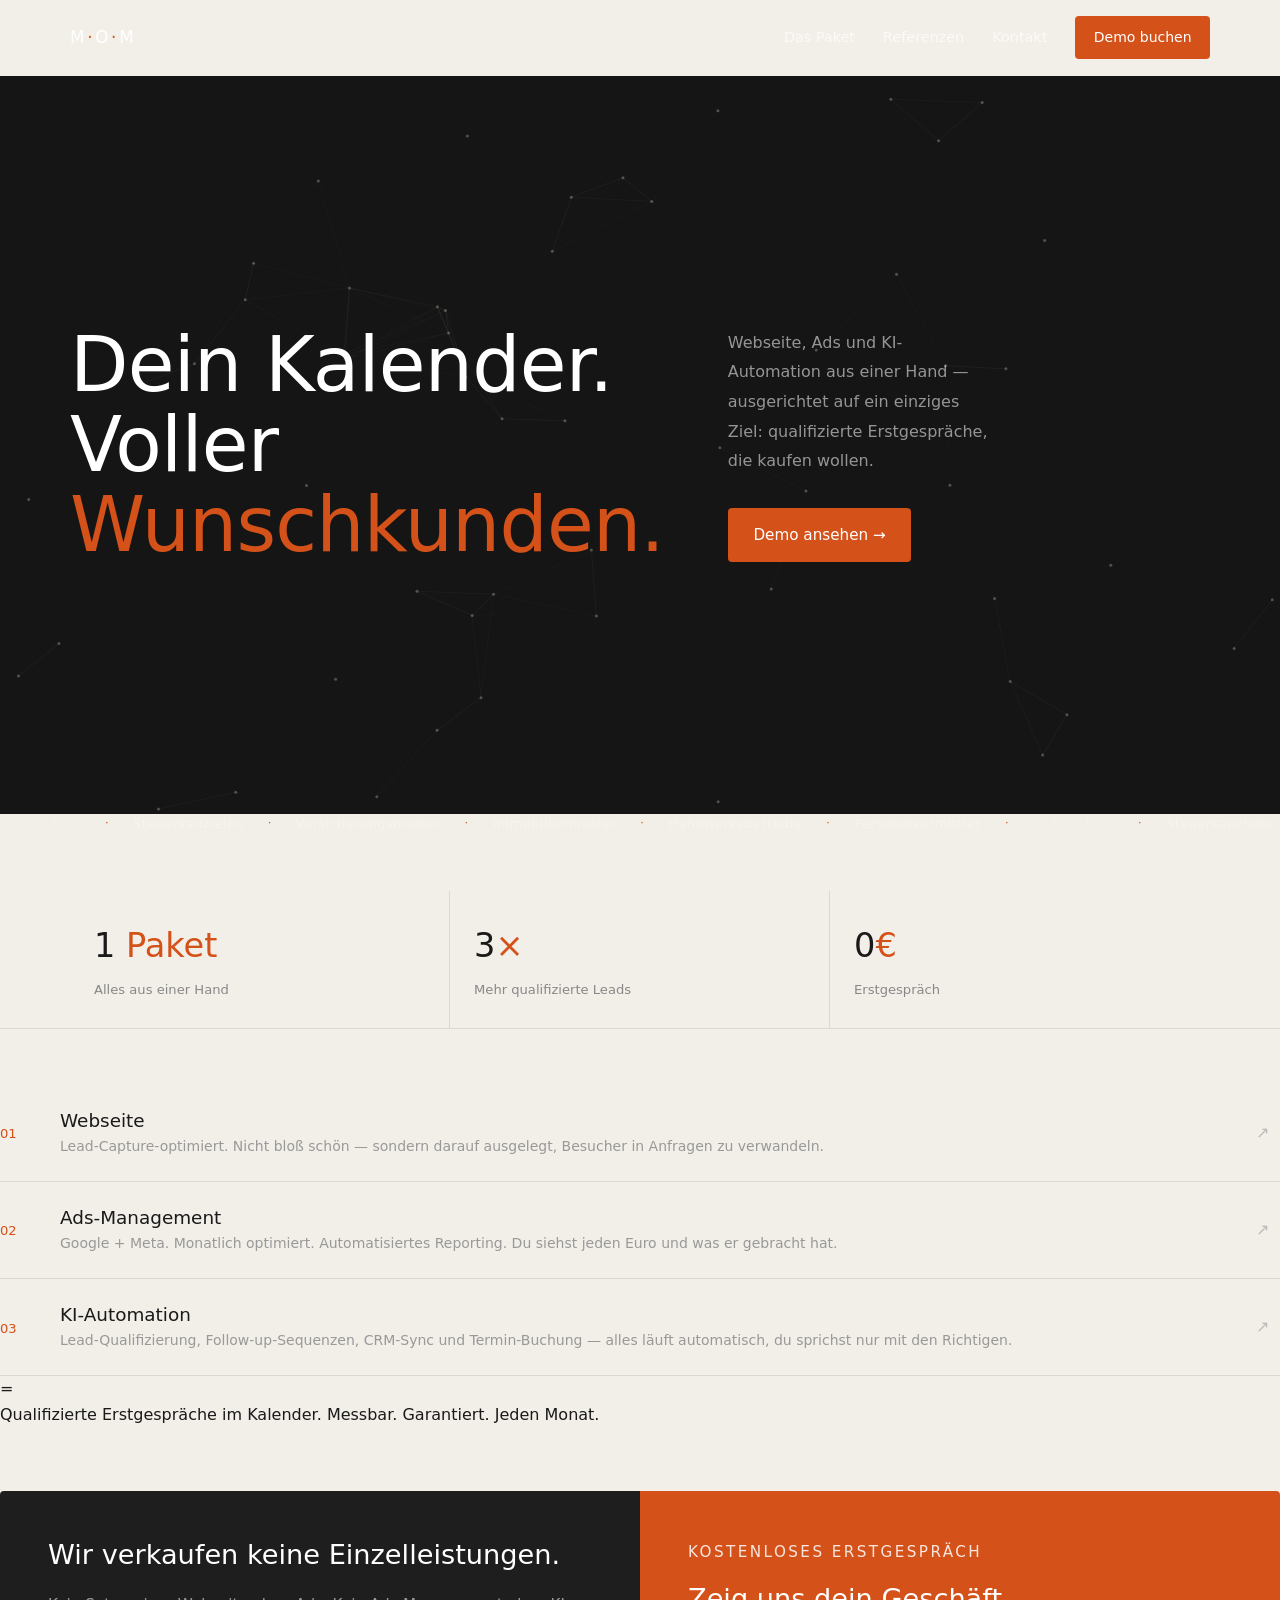
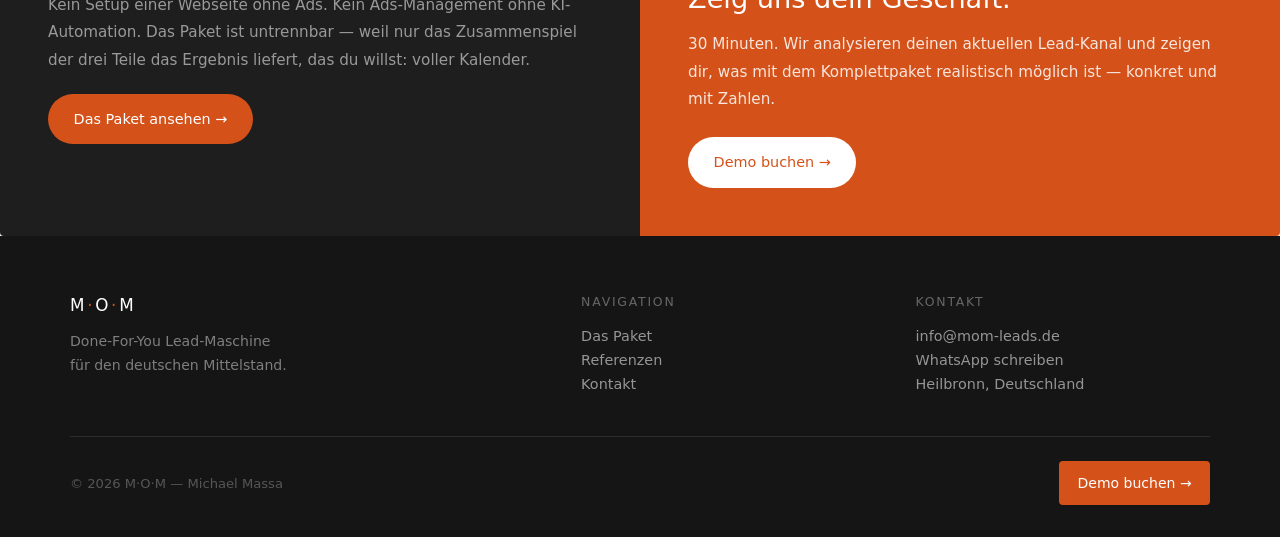
==== index.html @ 5c71f4cf "Redesign + info@mom-leads.de" ====
﻿<!DOCTYPE html>
<html lang="de">
<head>
  <meta charset="UTF-8">
  <meta name="viewport" content="width=device-width, initial-scale=1.0">
  <title>M·O·M — Qualifizierte Termine für den Mittelstand</title>
  <meta name="description" content="M·O·M baut die komplette Lead-Maschine: Webseite, Ads-Management und KI-Automation aus einer Hand — messbar in qualifizierten Erstgesprächen.">
  <meta property="og:title" content="M·O·M — Qualifizierte Termine für den Mittelstand">
  <meta property="og:description" content="Webseite + Google/Meta Ads + KI-Automation. Alles aus einer Hand. Ergebnis: qualifizierte Erstgespräche, jeden Monat, messbar.">
  <meta property="og:type" content="website">
  <meta property="og:locale" content="de_DE">
  <link rel="stylesheet" href="css/main.css">
  <link rel="stylesheet" href="css/index.css">
</head>
<body>
  <header>
    <div class="container nav-inner">
      <a href="index.html" class="brand">M<span class="dot">·</span>O<span class="dot">·</span>M</a>
      <nav class="nav-links" aria-label="Hauptnavigation">
        <a href="leistungen.html">Das Paket</a>
        <a href="projekte.html">Referenzen</a>
        <a href="kontakt.html">Kontakt</a>
        <a href="kontakt.html" class="nav-button">Demo buchen</a>
      </nav>
      <button class="hamburger" aria-label="Menü öffnen" aria-expanded="false">
        <span></span><span></span><span></span>
      </button>
    </div>
  </header>

  <main>
    <!-- Hero -->
    <section class="hero visible">
      <canvas class="hero-canvas" aria-hidden="true"></canvas>
      <div class="hero-content container">
        <div>
          <h1>Dein Kalender.<br>Voller<br><span class="accent">Wunschkunden.</span></h1>
        </div>
        <div class="hero-right">
          <p class="hero-copy">Webseite, Ads und KI-Automation aus einer Hand — ausgerichtet auf ein einziges Ziel: qualifizierte Erstgespräche, die kaufen wollen.</p>
          <a href="kontakt.html" class="hero-action">Demo ansehen →</a>
        </div>
      </div>
    </section>

    <!-- Branchen-Ticker -->
    <div class="ticker-wrap" aria-hidden="true">
      <div class="ticker-track">
        <span class="ticker-label">LEADS FÜR</span>
        <span class="ticker-sep">·</span>
        <span>Steuerkanzleien</span>
        <span class="ticker-sep">·</span>
        <span>Versicherungsmakler</span>
        <span class="ticker-sep">·</span>
        <span>Immobilienmakler</span>
        <span class="ticker-sep">·</span>
        <span>Handwerksbetriebe</span>
        <span class="ticker-sep">·</span>
        <span>Personalvermittler</span>
        <span class="ticker-sep">·</span>
        <span class="ticker-label">LEADS FÜR</span>
        <span class="ticker-sep">·</span>
        <span>Steuerkanzleien</span>
        <span class="ticker-sep">·</span>
        <span>Versicherungsmakler</span>
        <span class="ticker-sep">·</span>
        <span>Immobilienmakler</span>
        <span class="ticker-sep">·</span>
        <span>Handwerksbetriebe</span>
        <span class="ticker-sep">·</span>
        <span>Personalvermittler</span>
        <span class="ticker-sep">·</span>
      </div>
    </div>

    <!-- Stats -->
    <section class="stats fade-up">
      <div class="stats-inner container">
        <div class="stat">
          <p class="stat-value">1<span class="accent"> Paket</span></p>
          <p class="stat-label">Alles aus einer Hand</p>
        </div>
        <div class="stat">
          <p class="stat-value">3<span class="accent">×</span></p>
          <p class="stat-label">Mehr qualifizierte Leads</p>
        </div>
        <div class="stat">
          <p class="stat-value">0<span class="accent">€</span></p>
          <p class="stat-label">Erstgespräch</p>
        </div>
      </div>
    </section>

    <!-- Das Paket -->
    <section class="services fade-up" aria-label="Das Paket">
      <a href="leistungen.html#webseite" class="service-item">
        <span class="service-index" aria-hidden="true">01</span>
        <div class="service-content">
          <span class="service-title">Webseite</span>
          <span class="service-desc">Lead-Capture-optimiert. Nicht bloß schön — sondern darauf ausgelegt, Besucher in Anfragen zu verwandeln.</span>
        </div>
        <span class="service-arrow" aria-hidden="true">↗</span>
      </a>
      <a href="leistungen.html#ads" class="service-item">
        <span class="service-index" aria-hidden="true">02</span>
        <div class="service-content">
          <span class="service-title">Ads-Management</span>
          <span class="service-desc">Google + Meta. Monatlich optimiert. Automatisiertes Reporting. Du siehst jeden Euro und was er gebracht hat.</span>
        </div>
        <span class="service-arrow" aria-hidden="true">↗</span>
      </a>
      <a href="leistungen.html#automation" class="service-item">
        <span class="service-index" aria-hidden="true">03</span>
        <div class="service-content">
          <span class="service-title">KI-Automation</span>
          <span class="service-desc">Lead-Qualifizierung, Follow-up-Sequenzen, CRM-Sync und Termin-Buchung — alles läuft automatisch, du sprichst nur mit den Richtigen.</span>
        </div>
        <span class="service-arrow" aria-hidden="true">↗</span>
      </a>
      <div class="services-result">
        <span class="services-result-eq" aria-hidden="true">=</span>
        <div>
          <span class="services-result-title">Qualifizierte Erstgespräche im Kalender.</span>
          <span class="services-result-sub">Messbar. Garantiert. Jeden Monat.</span>
        </div>
      </div>
    </section>

    <!-- Über uns + CTA -->
    <section class="lower-grid fade-up" aria-label="Positionierung">
      <div class="about-block">
        <h2>Wir verkaufen keine Einzelleistungen.</h2>
        <p>Kein Setup einer Webseite ohne Ads. Kein Ads-Management ohne KI-Automation. Das Paket ist untrennbar — weil nur das Zusammenspiel der drei Teile das Ergebnis liefert, das du willst: voller Kalender.</p>
        <a href="leistungen.html" class="about-button pill-button">Das Paket ansehen →</a>
      </div>
      <div class="cta-panel">
        <p class="cta-eyebrow">Kostenloses Erstgespräch</p>
        <h2>Zeig uns dein Geschäft.</h2>
        <p>30 Minuten. Wir analysieren deinen aktuellen Lead-Kanal und zeigen dir, was mit dem Komplettpaket realistisch möglich ist — konkret und mit Zahlen.</p>
        <a href="kontakt.html" class="cta-button pill-button">Demo buchen →</a>
      </div>
    </section>
  </main>

  <footer class="site-footer fade-up">
    <div class="container">
      <div class="footer-grid">
        <div class="footer-brand">
          <a href="index.html" class="brand">M<span class="dot">·</span>O<span class="dot">·</span>M</a>
          <p>Done-For-You Lead-Maschine<br>für den deutschen Mittelstand.</p>
        </div>
        <div class="footer-col">
          <h4>Navigation</h4>
          <a href="leistungen.html">Das Paket</a>
          <a href="projekte.html">Referenzen</a>
          <a href="kontakt.html">Kontakt</a>
        </div>
        <div class="footer-col">
          <h4>Kontakt</h4>
          <a href="mailto:info@mom-leads.de">info@mom-leads.de</a>
          <!-- TODO: WhatsApp-Nummer vor Go-Live einsetzen (Format: 4917XXXXXXXXX) -->
          <a href="https://wa.me/TODO" target="_blank" rel="noopener noreferrer" data-todo="wa-nummer">WhatsApp schreiben</a>
          <p>Heilbronn, Deutschland</p>
        </div>
      </div>
      <div class="footer-bottom">
        <p>© 2026 M·O·M — Michael Massa</p>
        <a href="kontakt.html" class="footer-cta">Demo buchen →</a>
      </div>
    </div>
  </footer>

  <script src="js/main.js"></script>
</body>
</html>
---- css/main.css ----
:root {
  color-scheme: light;
  font-family: system-ui, -apple-system, BlinkMacSystemFont, "Segoe UI", sans-serif;
  font-weight: 500;
  color: #1A1A1A;
  background: #F2EEE8;
}

*, *::before, *::after {
  box-sizing: border-box;
  margin: 0;
  padding: 0;
}

html {
  scroll-behavior: smooth;
}

body {
  color: #1A1A1A;
  line-height: 1.6;
  background: #F2EEE8;
  min-height: 100vh;
  display: flex;
  flex-direction: column;
}

main {
  flex: 1;
}

a {
  color: inherit;
  text-decoration: none;
}

button {
  font-family: inherit;
  font-weight: 500;
  border: none;
  outline: none;
  cursor: pointer;
}

input, textarea, select {
  font-family: inherit;
  font-weight: 500;
}

.container {
  width: min(1140px, calc(100% - 3rem));
  margin: 0 auto;
}

/* ── Navigation ─────────────────────────────────────── */

header {
  position: sticky;
  top: 0;
  z-index: 100;
  background: transparent;
  border-bottom: 0.5px solid transparent;
  transition: backdrop-filter 0.35s ease, background 0.35s ease, border-color 0.35s ease;
}

header.scrolled {
  backdrop-filter: blur(14px);
  -webkit-backdrop-filter: blur(14px);
  background: rgba(242, 238, 232, 0.92);
  border-bottom-color: #C8C0B4;
}

.nav-inner {
  display: flex;
  align-items: center;
  justify-content: space-between;
  gap: 1rem;
  padding: 1rem 0;
}

.brand {
  font-size: 1.05rem;
  font-weight: 500;
  letter-spacing: 0.16em;
  display: inline-flex;
  align-items: center;
  color: #ffffff;
  text-decoration: none;
  transition: color 0.35s ease;
}

header.scrolled .brand {
  color: #1A1A1A;
}

.brand .dot {
  color: #D4521A;
}

.nav-links {
  display: flex;
  align-items: center;
  gap: 1.75rem;
}

.nav-links a {
  color: rgba(255, 255, 255, 0.72);
  font-size: 0.9rem;
  font-weight: 500;
  transition: color 0.2s ease;
}

.nav-links a:hover {
  color: #ffffff;
}

.nav-links a.active {
  color: #ffffff;
}

header.scrolled .nav-links a:not(.nav-button) {
  color: #666;
}

header.scrolled .nav-links a:not(.nav-button):hover {
  color: #1A1A1A;
}

header.scrolled .nav-links a.active:not(.nav-button) {
  color: #1A1A1A;
}

.nav-button {
  background: #D4521A !important;
  color: #ffffff !important;
  border-radius: 4px !important;
  padding: 0.65rem 1.15rem !important;
  font-size: 0.875rem !important;
  font-weight: 500 !important;
  display: inline-block !important;
  transition: opacity 0.2s ease !important;
}

.nav-button:hover {
  opacity: 0.85 !important;
  color: #ffffff !important;
}

/* Hamburger */
.hamburger {
  display: none;
  flex-direction: column;
  gap: 5px;
  cursor: pointer;
  padding: 4px;
  background: none;
  border: none;
}

.hamburger span {
  display: block;
  width: 22px;
  height: 1.5px;
  background: #ffffff;
  border-radius: 2px;
  transition: background 0.35s ease;
}

header.scrolled .hamburger span {
  background: #1A1A1A;
}

/* ── Fade-up animation ──────────────────────────────── */

.fade-up {
  opacity: 0;
  transform: translateY(18px);
  transition: opacity 0.65s ease, transform 0.65s ease;
}

.fade-up.visible {
  opacity: 1;
  transform: translateY(0);
}

/* ── Shared page hero ───────────────────────────────── */

.page-hero {
  display: grid;
  grid-template-columns: 1fr 1fr;
  gap: 3rem;
  align-items: center;
  min-height: 38vh;
  padding: 4rem 0 3rem;
}

.page-hero h1 {
  margin: 0;
  font-size: 40px;
  font-weight: 500;
  line-height: 1.15;
}

.eyebrow {
  text-transform: uppercase;
  letter-spacing: 0.18em;
  color: #D4521A;
  margin: 0 0 0.9rem;
  font-size: 0.78rem;
  font-weight: 500;
}

.page-copy {
  color: #666;
  font-size: 1rem;
  line-height: 1.85;
  margin: 0;
}

/* ── Footer ─────────────────────────────────────────── */

.site-footer {
  background: #151515;
  border-top: none;
  padding: 3.5rem 0 2rem;
  margin-top: 0;
}

.footer-grid {
  display: grid;
  grid-template-columns: 1.6fr 1fr 1fr;
  gap: 2.5rem;
  padding-bottom: 2.5rem;
  border-bottom: 0.5px solid rgba(255, 255, 255, 0.1);
  margin-bottom: 1.5rem;
}

.footer-brand {
  display: flex;
  flex-direction: column;
  gap: 0.75rem;
}

.footer-brand .brand {
  color: #ffffff;
}

.footer-brand p {
  color: rgba(255, 255, 255, 0.45);
  font-size: 0.88rem;
  line-height: 1.7;
}

.footer-col h4 {
  font-size: 0.78rem;
  font-weight: 500;
  text-transform: uppercase;
  letter-spacing: 0.14em;
  color: rgba(255, 255, 255, 0.35);
  margin-bottom: 0.85rem;
}

.footer-col a,
.footer-col p {
  display: block;
  color: rgba(255, 255, 255, 0.55);
  font-size: 0.9rem;
  line-height: 1.65;
  transition: color 0.2s ease;
}

.footer-col a:hover {
  color: #ffffff;
}

.footer-bottom {
  display: flex;
  align-items: center;
  justify-content: space-between;
  gap: 1rem;
  flex-wrap: wrap;
}

.footer-bottom > p {
  color: rgba(255, 255, 255, 0.28);
  font-size: 0.82rem;
}

.footer-cta {
  background: #D4521A !important;
  color: #ffffff !important;
  border-radius: 4px !important;
  padding: 0.65rem 1.15rem !important;
  font-size: 0.875rem !important;
  font-weight: 500 !important;
  display: inline-block !important;
  transition: opacity 0.2s ease !important;
}

.footer-cta:hover {
  opacity: 0.85 !important;
}

/* ── Mobile ─────────────────────────────────────────── */

@media (max-width: 768px) {
  .hamburger {
    display: flex;
  }

  .nav-links {
    display: none;
    position: fixed;
    top: 0;
    left: 0;
    right: 0;
    bottom: 0;
    background: #151515;
    flex-direction: column;
    align-items: center;
    justify-content: center;
    gap: 1.75rem;
    z-index: 99;
  }

  .nav-links.open {
    display: flex;
  }

  .nav-links a:not(.nav-button) {
    font-size: 1.35rem;
    color: rgba(255, 255, 255, 0.75) !important;
  }

  .nav-links a:not(.nav-button):hover {
    color: #ffffff !important;
  }

  .footer-grid {
    grid-template-columns: 1fr;
    gap: 2rem;
  }
}
---- css/index.css ----
/* ── Hero ─────────────────────────────────────────────── */

.hero {
  position: relative;
  min-height: 82vh;
  padding: 5rem 0;
  overflow: hidden;
  display: flex;
  align-items: center;
  background: #151515;
}

.hero-canvas {
  position: absolute;
  inset: 0;
  width: 100%;
  height: 100%;
  z-index: 0;
  pointer-events: none;
}

.hero-content {
  position: relative;
  z-index: 1;
  display: grid;
  grid-template-columns: 1fr 1fr;
  gap: 4rem;
  align-items: center;
}

.hero h1 {
  margin: 0;
  font-size: 76px;
  font-weight: 500;
  line-height: 1.05;
  letter-spacing: -0.01em;
  color: #ffffff;
}

.hero h1 .accent {
  color: #D4521A;
}

.hero-right {
  display: flex;
  flex-direction: column;
  gap: 0;
}

.hero-copy {
  color: rgba(255, 255, 255, 0.55);
  font-size: 1rem;
  line-height: 1.85;
  max-width: 260px;
  margin: 0 0 2rem;
}

.hero-action {
  background: #D4521A !important;
  color: #ffffff !important;
  border-radius: 4px !important;
  padding: 0.95rem 1.6rem !important;
  font-size: 0.95rem !important;
  font-weight: 500 !important;
  display: inline-block !important;
  align-self: flex-start !important;
  transition: opacity 0.2s ease !important;
}

.hero-action:hover {
  opacity: 0.85 !important;
}

/* ── Ticker / Marquee ─────────────────────────────────── */

.ticker {
  background: #1E1E1E;
  border-top: 0.5px solid rgba(255, 255, 255, 0.06);
  border-bottom: 0.5px solid rgba(255, 255, 255, 0.06);
  overflow: hidden;
  padding: 0.75rem 0;
}

.ticker-track {
  display: flex;
  gap: 1.5rem;
  animation: ticker-scroll 28s linear infinite;
}

.ticker-track span {
  font-size: 0.8rem;
  font-weight: 500;
  letter-spacing: 0.04em;
  color: rgba(255, 255, 255, 0.35);
  white-space: nowrap;
}

.ticker-label {
  text-transform: uppercase;
  letter-spacing: 0.16em !important;
  font-size: 0.72rem !important;
  color: rgba(255, 255, 255, 0.2) !important;
}

.ticker-sep {
  color: #D4521A !important;
  font-size: 0.7rem !important;
}

@keyframes ticker-scroll {
  from { transform: translateX(0); }
  to   { transform: translateX(-50%); }
}

/* ── Stats ────────────────────────────────────────────── */

.stats {
  border-top: none;
  border-bottom: 0.5px solid #DDD7CF;
  margin: 0 0 3.5rem;
  background: #F2EEE8;
  padding-top: 3.5rem;
}

.stats-inner {
  display: grid;
  grid-template-columns: repeat(3, 1fr);
}

.stat {
  padding: 1.75rem 1.5rem;
  display: flex;
  flex-direction: column;
  gap: 0.4rem;
}

.stat:not(:last-child) {
  border-right: 0.5px solid #DDD7CF;
}

.stat-value {
  font-size: 2.1rem;
  font-weight: 500;
  margin: 0;
  color: #1A1A1A;
}

.stat-value .accent {
  color: #D4521A;
}

.stat-label {
  font-size: 0.82rem;
  color: #888;
  margin: 0;
}

/* ── Services ─────────────────────────────────────────── */

.services {
  margin: 0 0 4rem;
}

.services-header {
  display: flex;
  align-items: baseline;
  justify-content: space-between;
  margin-bottom: 1.5rem;
  gap: 2rem;
}

.services-header h2 {
  font-size: 1.5rem;
  font-weight: 500;
  color: #1A1A1A;
}

.services-header p {
  color: #888;
  font-size: 0.9rem;
  max-width: 320px;
  text-align: right;
}

.services-list {
  border-top: 0.5px solid #DDD7CF;
}

.service-item {
  display: grid;
  grid-template-columns: 2.5rem 1fr 1.5rem;
  gap: 1.25rem;
  align-items: center;
  padding: 1.5rem 0;
  color: inherit;
  border-bottom: 0.5px solid #DDD7CF;
  transition: background 0.2s ease, transform 0.2s ease;
  cursor: pointer;
}

.service-item:last-child {
  border-bottom: none;
}

.service-item:hover {
  background: rgba(212, 82, 26, 0.04);
  transform: translateX(5px);
}

.service-item:hover .service-arrow {
  color: #D4521A;
}

.service-index {
  font-size: 0.82rem;
  color: #D4521A;
  font-weight: 500;
  padding-top: 2px;
}

.service-content {
  display: flex;
  flex-direction: column;
  gap: 0.2rem;
}

.service-title {
  font-size: 1.15rem;
  font-weight: 500;
  color: #1A1A1A;
  line-height: 1.3;
}

.service-desc {
  font-size: 0.875rem;
  color: #999;
  line-height: 1.5;
}

.service-arrow {
  font-size: 1rem;
  color: #bbb;
  transition: color 0.2s ease;
}

/* ── Lower Grid ───────────────────────────────────────── */

.lower-grid {
  display: grid;
  grid-template-columns: 1fr 1fr;
  margin: 0 0 0;
}

.about-block {
  padding: 3rem;
  background: #1E1E1E;
  border: none;
  border-radius: 4px 0 0 4px;
  display: flex;
  flex-direction: column;
  gap: 1.25rem;
}

.about-block h2 {
  font-size: 1.7rem;
  font-weight: 500;
  line-height: 1.2;
  margin: 0;
  color: #ffffff;
}

.about-block p {
  color: rgba(255, 255, 255, 0.55);
  line-height: 1.8;
  font-size: 0.95rem;
  margin: 0;
}

.about-button {
  background: #D4521A !important;
  color: #ffffff !important;
  border-radius: 999px !important;
  padding: 0.85rem 1.6rem !important;
  font-size: 0.9rem !important;
  font-weight: 500 !important;
  display: inline-block !important;
  align-self: flex-start;
  transition: opacity 0.2s ease !important;
}

.about-button:hover {
  opacity: 0.85 !important;
  color: #ffffff !important;
}

.cta-panel {
  background: #D4521A;
  color: #ffffff;
  padding: 3rem;
  border-radius: 0 4px 4px 0;
  display: flex;
  flex-direction: column;
  gap: 1rem;
}

.cta-eyebrow {
  text-transform: uppercase;
  letter-spacing: 0.16em;
  font-size: 0.72rem;
  color: rgba(255, 255, 255, 0.65);
  margin: 0;
}

.cta-panel h2 {
  font-size: 1.7rem;
  font-weight: 500;
  line-height: 1.2;
  margin: 0;
  color: #ffffff;
}

.cta-panel p {
  color: rgba(255, 255, 255, 0.85);
  line-height: 1.8;
  font-size: 0.95rem;
  margin: 0;
}

.cta-button {
  background: #ffffff !important;
  color: #D4521A !important;
  border-radius: 999px !important;
  padding: 0.85rem 1.6rem !important;
  font-size: 0.9rem !important;
  font-weight: 500 !important;
  display: inline-block !important;
  align-self: flex-start;
  transition: opacity 0.2s ease !important;
  margin-top: 0.5rem;
}

.cta-button:hover {
  opacity: 0.9 !important;
  color: #D4521A !important;
}

/* ── Responsive ───────────────────────────────────────── */

@media (max-width: 960px) {
  .hero-content {
    grid-template-columns: 1fr;
    gap: 2.5rem;
  }

  .hero h1 {
    font-size: 52px;
  }

  .hero-copy {
    max-width: 100%;
  }

  .lower-grid {
    grid-template-columns: 1fr;
  }

  .about-block {
    border-radius: 4px 4px 0 0;
  }

  .cta-panel {
    border-radius: 0 0 4px 4px;
  }

  .stats-inner {
    grid-template-columns: 1fr;
  }

  .stat:not(:last-child) {
    border-right: none;
    border-bottom: 0.5px solid #DDD7CF;
  }
}

@media (max-width: 620px) {
  .hero {
    min-height: 70vh;
    padding: 3.5rem 0;
  }

  .hero h1 {
    font-size: 44px;
  }

  .services-header {
    flex-direction: column;
    gap: 0.5rem;
  }

  .services-header p {
    text-align: left;
    max-width: 100%;
  }
}
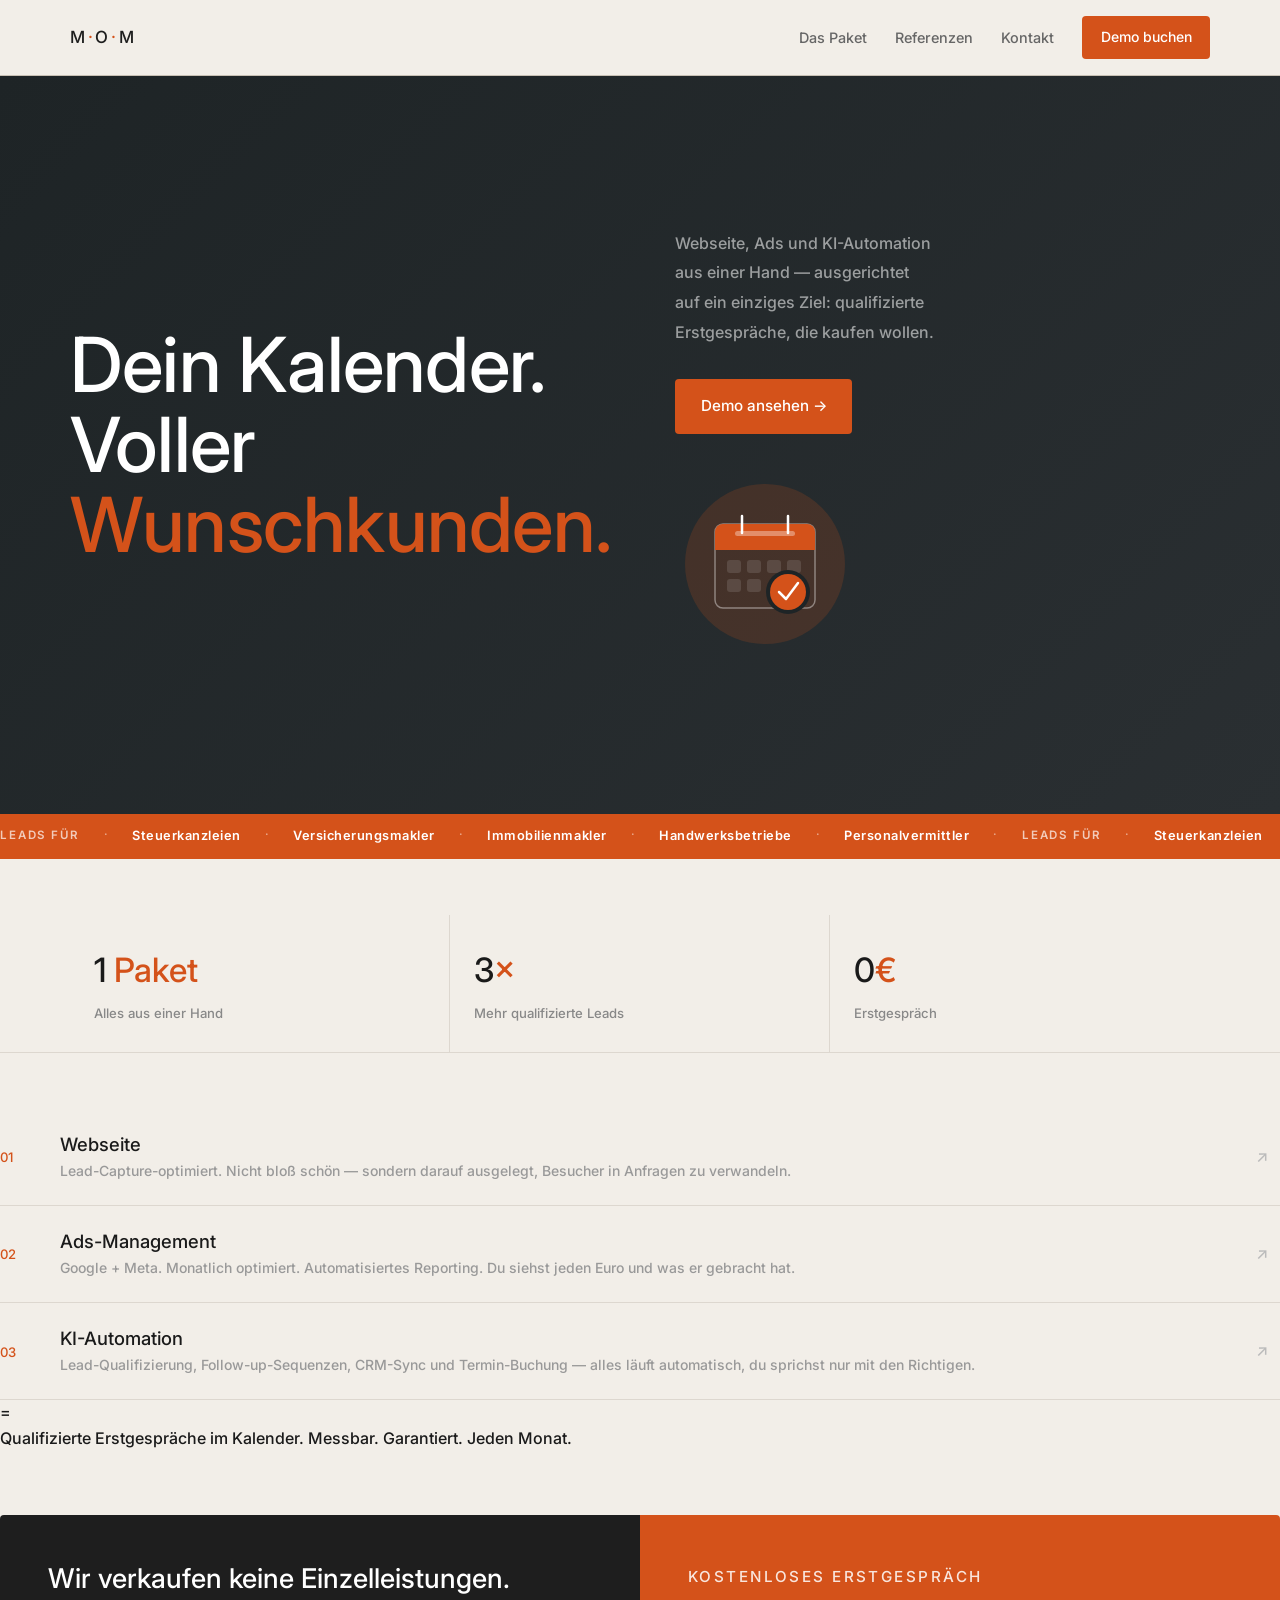
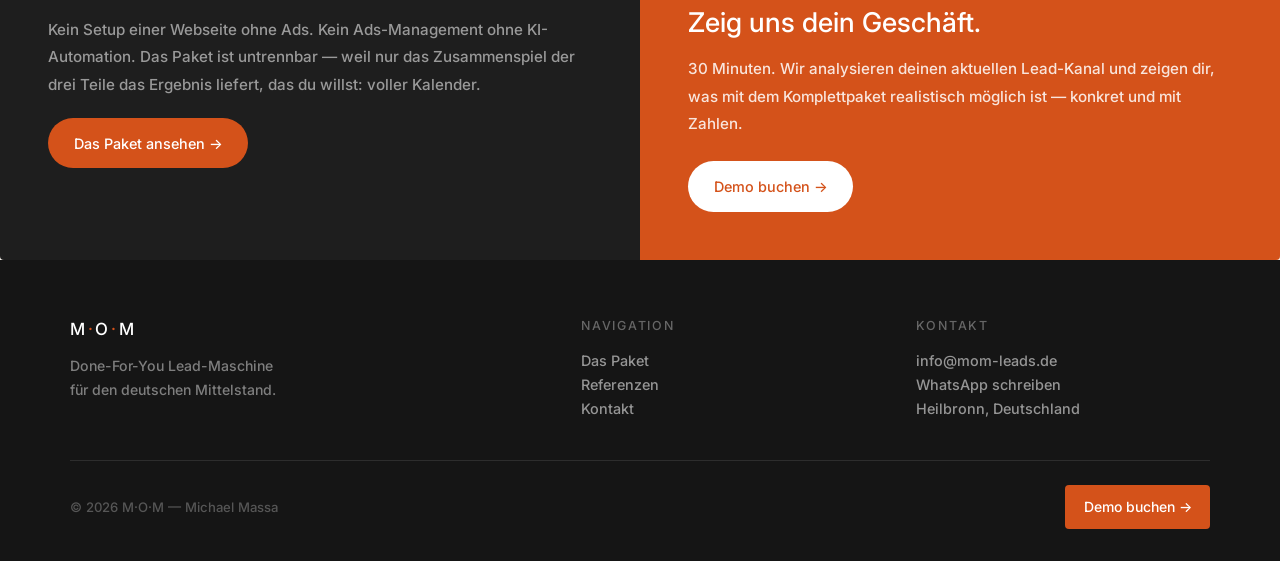
==== commit 0fc8ee01: "redesign: logo fix, kein sternenbild, inter, ticker fix" ====
--- a/index.html
+++ b/index.html
@@ -9,6 +9,7 @@
   <meta property="og:description" content="Webseite + Google/Meta Ads + KI-Automation. Alles aus einer Hand. Ergebnis: qualifizierte Erstgespräche, jeden Monat, messbar.">
   <meta property="og:type" content="website">
   <meta property="og:locale" content="de_DE">
+  <link href="https://fonts.googleapis.com/css2?family=Inter:wght@400;500;600;700;800&display=swap" rel="stylesheet">
   <link rel="stylesheet" href="css/main.css">
   <link rel="stylesheet" href="css/index.css">
 </head>
@@ -31,7 +32,6 @@
   <main>
     <!-- Hero -->
     <section class="hero visible">
-      <canvas class="hero-canvas" aria-hidden="true"></canvas>
       <div class="hero-content container">
         <div>
           <h1>Dein Kalender.<br>Voller<br><span class="accent">Wunschkunden.</span></h1>
@@ -39,6 +39,26 @@
         <div class="hero-right">
           <p class="hero-copy">Webseite, Ads und KI-Automation aus einer Hand — ausgerichtet auf ein einziges Ziel: qualifizierte Erstgespräche, die kaufen wollen.</p>
           <a href="kontakt.html" class="hero-action">Demo ansehen →</a>
+          <div class="hero-visual">
+            <svg width="180" height="180" viewBox="0 0 180 180" fill="none" xmlns="http://www.w3.org/2000/svg" aria-hidden="true">
+              <circle cx="90" cy="90" r="80" fill="#D4521A" fill-opacity="0.18"/>
+              <rect x="40" y="50" width="100" height="84" rx="8" stroke="rgba(255,255,255,0.4)" stroke-width="1.5"/>
+              <rect x="40" y="50" width="100" height="26" rx="8" fill="#D4521A"/>
+              <rect x="40" y="64" width="100" height="12" fill="#D4521A"/>
+              <line x1="67" y1="42" x2="67" y2="59" stroke="white" stroke-width="2.5" stroke-linecap="round"/>
+              <line x1="113" y1="42" x2="113" y2="59" stroke="white" stroke-width="2.5" stroke-linecap="round"/>
+              <rect x="60" y="57" width="60" height="5" rx="2.5" fill="rgba(255,255,255,0.35)"/>
+              <rect x="52" y="86" width="14" height="13" rx="3" fill="rgba(255,255,255,0.12)"/>
+              <rect x="72" y="86" width="14" height="13" rx="3" fill="rgba(255,255,255,0.12)"/>
+              <rect x="92" y="86" width="14" height="13" rx="3" fill="rgba(255,255,255,0.12)"/>
+              <rect x="112" y="86" width="14" height="13" rx="3" fill="rgba(255,255,255,0.12)"/>
+              <rect x="52" y="105" width="14" height="13" rx="3" fill="rgba(255,255,255,0.12)"/>
+              <rect x="72" y="105" width="14" height="13" rx="3" fill="rgba(255,255,255,0.12)"/>
+              <circle cx="113" cy="118" r="22" fill="#1E2426"/>
+              <circle cx="113" cy="118" r="18" fill="#D4521A"/>
+              <path d="M104 118 L111 125 L123 109" stroke="white" stroke-width="2.5" stroke-linecap="round" stroke-linejoin="round"/>
+            </svg>
+          </div>
         </div>
       </div>
     </section>
--- a/css/main.css
+++ b/css/main.css
@@ -1,6 +1,6 @@
 :root {
   color-scheme: light;
-  font-family: system-ui, -apple-system, BlinkMacSystemFont, "Segoe UI", sans-serif;
+  font-family: 'Inter', system-ui, -apple-system, sans-serif;
   font-weight: 500;
   color: #1A1A1A;
   background: #F2EEE8;
@@ -58,16 +58,15 @@
   position: sticky;
   top: 0;
   z-index: 100;
-  background: transparent;
-  border-bottom: 0.5px solid transparent;
-  transition: backdrop-filter 0.35s ease, background 0.35s ease, border-color 0.35s ease;
+  background: #F2EEE8;
+  border-bottom: 0.5px solid #C8C0B4;
+  transition: backdrop-filter 0.35s ease, background 0.35s ease;
 }
 
 header.scrolled {
   backdrop-filter: blur(14px);
   -webkit-backdrop-filter: blur(14px);
-  background: rgba(242, 238, 232, 0.92);
-  border-bottom-color: #C8C0B4;
+  background: rgba(242, 238, 232, 0.96);
 }
 
 .nav-inner {
@@ -84,15 +83,11 @@
   letter-spacing: 0.16em;
   display: inline-flex;
   align-items: center;
-  color: #ffffff;
+  color: #1E1E1E;
   text-decoration: none;
   transition: color 0.35s ease;
 }
 
-header.scrolled .brand {
-  color: #1A1A1A;
-}
-
 .brand .dot {
   color: #D4521A;
 }
@@ -104,29 +99,17 @@
 }
 
 .nav-links a {
-  color: rgba(255, 255, 255, 0.72);
+  color: #666;
   font-size: 0.9rem;
   font-weight: 500;
   transition: color 0.2s ease;
 }
 
 .nav-links a:hover {
-  color: #ffffff;
+  color: #1A1A1A;
 }
 
 .nav-links a.active {
-  color: #ffffff;
-}
-
-header.scrolled .nav-links a:not(.nav-button) {
-  color: #666;
-}
-
-header.scrolled .nav-links a:not(.nav-button):hover {
-  color: #1A1A1A;
-}
-
-header.scrolled .nav-links a.active:not(.nav-button) {
   color: #1A1A1A;
 }
 
@@ -161,13 +144,9 @@
   display: block;
   width: 22px;
   height: 1.5px;
-  background: #ffffff;
+  background: #1E1E1E;
   border-radius: 2px;
   transition: background 0.35s ease;
-}
-
-header.scrolled .hamburger span {
-  background: #1A1A1A;
 }
 
 /* ── Fade-up animation ──────────────────────────────── */
--- a/css/index.css
+++ b/css/index.css
@@ -7,7 +7,7 @@
   overflow: hidden;
   display: flex;
   align-items: center;
-  background: #151515;
+  background: linear-gradient(135deg, #1E2426 0%, #2A2F32 100%);
 }
 
 .hero-canvas {
@@ -45,6 +45,16 @@
   display: flex;
   flex-direction: column;
   gap: 0;
+}
+
+.hero-visual {
+  margin-top: 2.5rem;
+}
+
+@media (max-width: 960px) {
+  .hero-visual {
+    display: none;
+  }
 }
 
 .hero-copy {
@@ -73,10 +83,8 @@
 
 /* ── Ticker / Marquee ─────────────────────────────────── */
 
-.ticker {
-  background: #1E1E1E;
-  border-top: 0.5px solid rgba(255, 255, 255, 0.06);
-  border-bottom: 0.5px solid rgba(255, 255, 255, 0.06);
+.ticker-wrap {
+  background: #D4521A;
   overflow: hidden;
   padding: 0.75rem 0;
 }
@@ -89,9 +97,9 @@
 
 .ticker-track span {
   font-size: 0.8rem;
-  font-weight: 500;
+  font-weight: 600;
   letter-spacing: 0.04em;
-  color: rgba(255, 255, 255, 0.35);
+  color: #ffffff;
   white-space: nowrap;
 }
 
@@ -99,11 +107,11 @@
   text-transform: uppercase;
   letter-spacing: 0.16em !important;
   font-size: 0.72rem !important;
-  color: rgba(255, 255, 255, 0.2) !important;
+  color: rgba(255, 255, 255, 0.7) !important;
 }
 
 .ticker-sep {
-  color: #D4521A !important;
+  color: rgba(255, 255, 255, 0.5) !important;
   font-size: 0.7rem !important;
 }
 
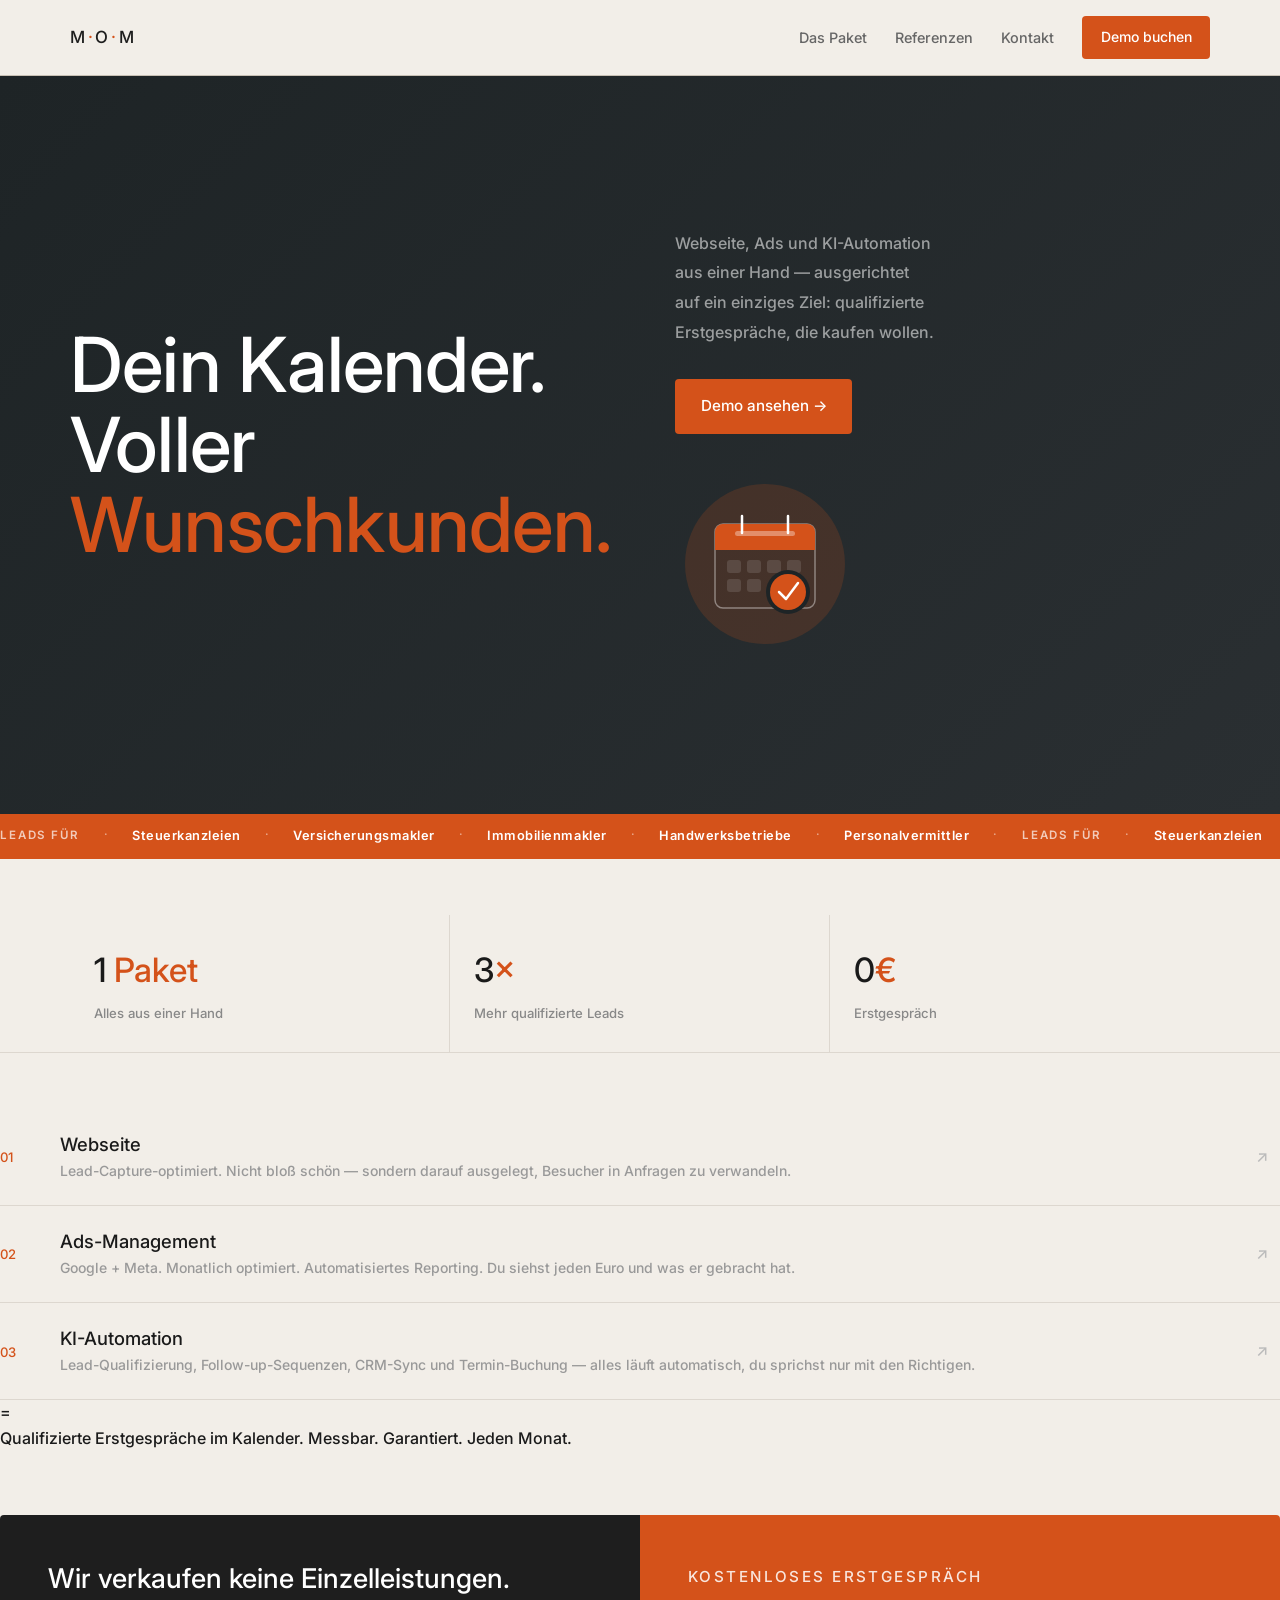
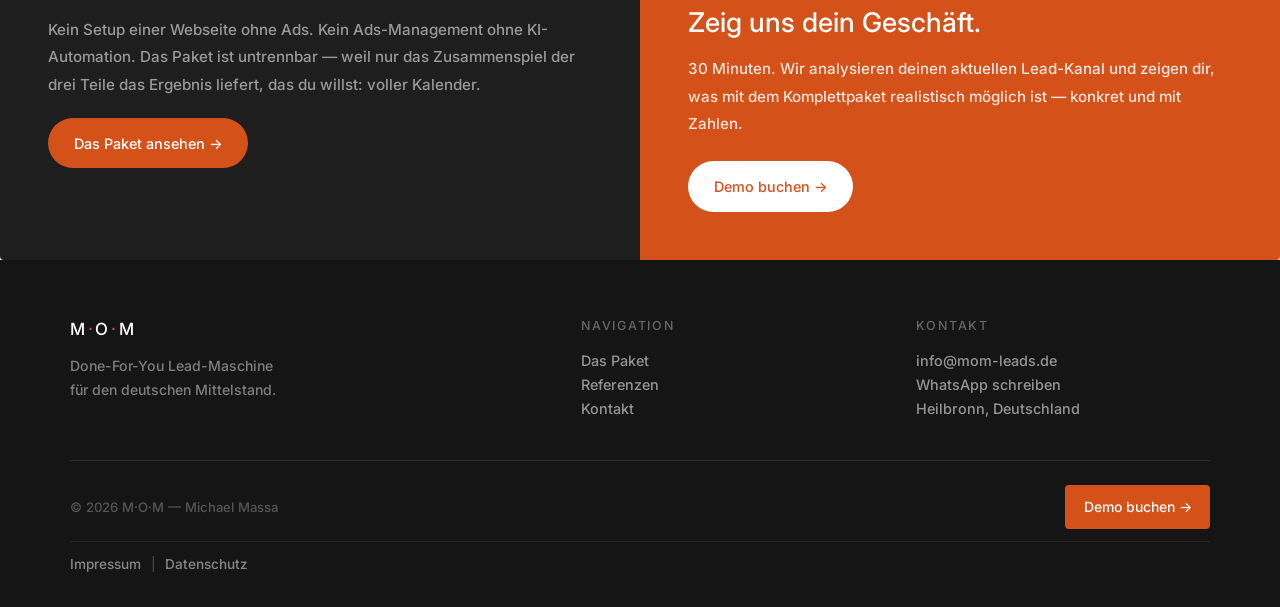
==== commit 963366c9: "legal: impressum und datenschutz hinzugefuegt" ====
--- a/index.html
+++ b/index.html
@@ -187,6 +187,11 @@
         <p>© 2026 M·O·M — Michael Massa</p>
         <a href="kontakt.html" class="footer-cta">Demo buchen →</a>
       </div>
+      <div class="footer-legal">
+        <a href="impressum.html">Impressum</a>
+        <span>|</span>
+        <a href="datenschutz.html">Datenschutz</a>
+      </div>
     </div>
   </footer>
 
--- a/css/main.css
+++ b/css/main.css
@@ -278,6 +278,31 @@
 
 .footer-cta:hover {
   opacity: 0.85 !important;
+}
+
+.footer-legal {
+  display: flex;
+  gap: 0.6rem;
+  align-items: center;
+  margin-top: 12px;
+  padding-top: 0.75rem;
+  border-top: 0.5px solid rgba(255, 255, 255, 0.06);
+}
+
+.footer-legal a {
+  color: #888;
+  font-size: 0.85rem;
+  text-decoration: none;
+  transition: color 0.2s ease;
+}
+
+.footer-legal a:hover {
+  color: #D4521A;
+}
+
+.footer-legal span {
+  color: rgba(255, 255, 255, 0.2);
+  font-size: 0.85rem;
 }
 
 /* ── Mobile ─────────────────────────────────────────── */
